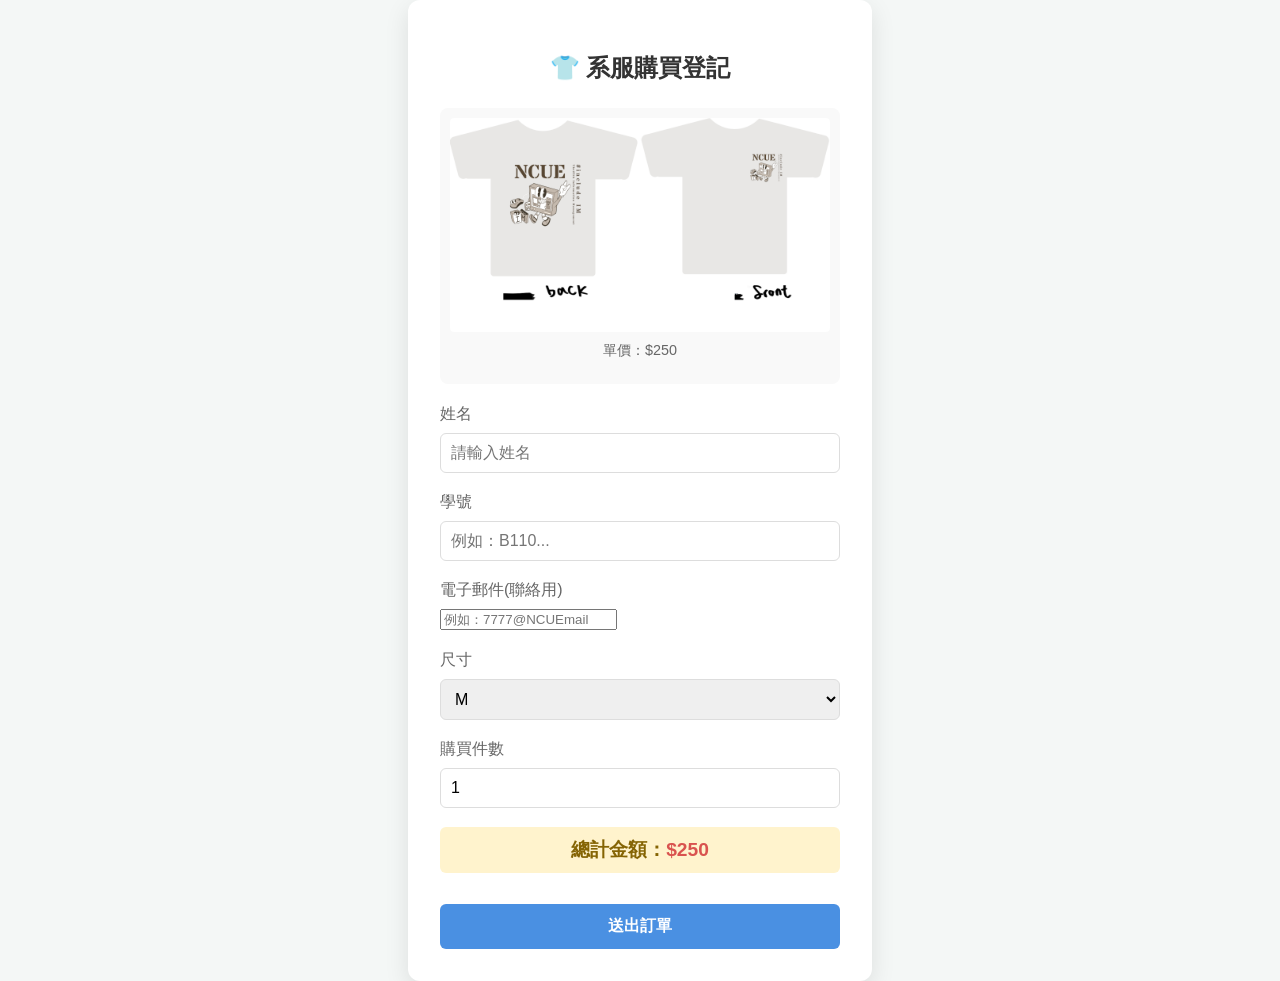
==== index.html @ 63c92ef7 "v2" ====
<!DOCTYPE html>
<html lang="zh-TW">
<head>
    <meta charset="utf-8">
    <meta name="viewport" content="width=device-width, initial-scale=1.0">
    <title>系服預購系統</title>
    <link rel="stylesheet" href="style.css">
</head>
<body>

    <div class="container">
    <h2>👕 系服購買登記</h2>

    <div class="shirt-preview">
        <img src="preview.png" alt="系服預覽圖" id="previewImg">
        <p class="price-tag">單價：$250</p>
    </div>

    <form id="orderForm">
        <div class="form-group">
            <label for="name">姓名</label>
            <input type="text" id="name" placeholder="請輸入姓名" required>
        </div>

        <div class="form-group">
            <label for="studentId">學號</label>
            <input type="text" id="studentId" placeholder="例如：B110... " required>
        </div>

        <div class="form-group">
            <label for="mail">電子郵件(聯絡用)</label>
            <input type="email" id="mail" placeholder="例如：7777@NCUEmail " required>
        </div>

        <div class="form-group">
            <label for="size">尺寸</label>
            <select id="size">
                <option value="S">S</option>
                <option value="M" selected>M</option>
                <option value="L">L</option>
                <option value="2L">2L</option>
                <option value="XL">XL</option>
            </select>
        </div>

        <div class="form-group">
            <label for="amount">購買件數</label>
            <input type="number" id="amount" value="1" min="1">
        </div>

        <div class="total-price">
            總計金額：<span id="totalDisplay">$250</span>
        </div>

        <button type="submit" id="submitBtn">送出訂單</button>
        </form>
    </div>

    <script>
        const scriptURL = 'https://script.google.com/macros/s/AKfycbw4Grm_l83E730br2TGBsD0pWbeWzTWlHVM6hFkMSr-LmBqJSFtYzTlq4XBzA86LNAkKQ/exec';
        const UNIT_PRICE = 250; // 這裡設定單價

        const form = document.getElementById('orderForm');
        const submitBtn = document.getElementById('submitBtn');
        const amountInput = document.getElementById('amount');
        const totalDisplay = document.getElementById('totalDisplay');

        // --- 自動計算金額邏輯 ---
        function updateTotal() {
            const amount = parseInt(amountInput.value) || 0;
            const total = amount * UNIT_PRICE;
            totalDisplay.innerText = `$${total}`;
        }

        // 監聽輸入框變化 (打字或點擊上下箭頭)
        amountInput.addEventListener('input', updateTotal);

        form.addEventListener('submit', e => {
            e.preventDefault();
            
            // 基本檢查
            const name = document.getElementById('name').value.trim();
            const studentId = document.getElementById('studentId').value.trim();
            if (!name || !studentId) {
                alert("請填寫必填欄位");
                return;
            }

            submitBtn.disabled = true;
            submitBtn.innerText = '處理中...';

            const data = {
                name: name,
                studentId: studentId,
                mail: document.getElementById('mail').value,
                size: document.getElementById('size').value,
                amount: amountInput.value,
                totalPrice: parseInt(amountInput.value) * UNIT_PRICE // 同步把總價送到後台
            };

            fetch(scriptURL, {
                method: 'POST',
                mode: 'no-cors',
                body: JSON.stringify(data),
                headers: { 'Content-Type': 'application/json' }
            })
            .then(() => {
                alert("🎉 登記成功！");
                submitBtn.disabled = false;
                submitBtn.innerText = '送出訂單';
                form.reset();
                updateTotal(); // 重置後恢復顯示 $250
            })
            .catch(error => {
                console.error('Error!', error.message);
                alert("發生錯誤，請稍後再試");
                submitBtn.disabled = false;
                submitBtn.innerText = '送出訂單';
            });
        });
    </script>
</body>
</html>
---- style.css ----
/* �򥻳]�w */
body {
    font-family: "Helvetica Neue", Helvetica, Arial, "PingFang TC", "Microsoft JhengHei", sans-serif;
    background-color: #f4f7f6;
    display: flex;
    justify-content: center;
    align-items: center;
    min-height: 100vh;
    margin: 0;
}

/* �d���e�� */
.container {
    background-color: #ffffff;
    padding: 2rem;
    border-radius: 12px;
    box-shadow: 0 8px 24px rgba(0, 0, 0, 0.1);
    width: 100%;
    max-width: 400px;
}

h2 {
    color: #333;
    text-align: center;
    margin-bottom: 1.5rem;
    font-size: 1.5rem;
}

/* ����s�� */
.form-group {
    margin-bottom: 1.2rem;
}

label {
    display: block;
    margin-bottom: 0.5rem;
    color: #666;
    font-weight: 500;
}

/* ��J�ػP��ܮؼ˦� */
input[type="text"],
input[type="number"],
select {
    width: 100%;
    padding: 10px;
    border: 1px solid #ddd;
    border-radius: 6px;
    box-sizing: border-box; /* �T�O padding ���v�T�e�� */
    font-size: 1rem;
    transition: border-color 0.3s ease;
}

input:focus,
select:focus {
    outline: none;
    border-color: #4a90e2;
    box-shadow: 0 0 0 2px rgba(74, 144, 226, 0.2);
}

/* ���s�˦� */
button {
    width: 100%;
    padding: 12px;
    background-color: #4a90e2;
    color: white;
    border: none;
    border-radius: 6px;
    font-size: 1rem;
    font-weight: bold;
    cursor: pointer;
    transition: background-color 0.3s ease, transform 0.1s ease;
    margin-top: 1rem;
}

button:hover {
    background-color: #357abd;
}

button:active {
    transform: scale(0.98);
}

button:disabled {
    background-color: #ccc;
    cursor: not-allowed;
}

/* �w���ϼ˦� */
.shirt-preview {
    text-align: center;
    margin-bottom: 20px;
    background: #f9f9f9;
    padding: 10px;
    border-radius: 8px;
}

.shirt-preview img {
    max-width: 100%;
    height: auto;
    border-radius: 4px;
}

.price-tag {
    color: #666;
    font-size: 0.9rem;
    margin-top: 5px;
}

/* �`���B�˦� */
.total-price {
    background-color: #fff3cd;
    color: #856404;
    padding: 10px;
    text-align: center;
    font-weight: bold;
    font-size: 1.2rem;
    border-radius: 6px;
    margin-bottom: 15px;
}

#totalDisplay {
    color: #d9534f;
}
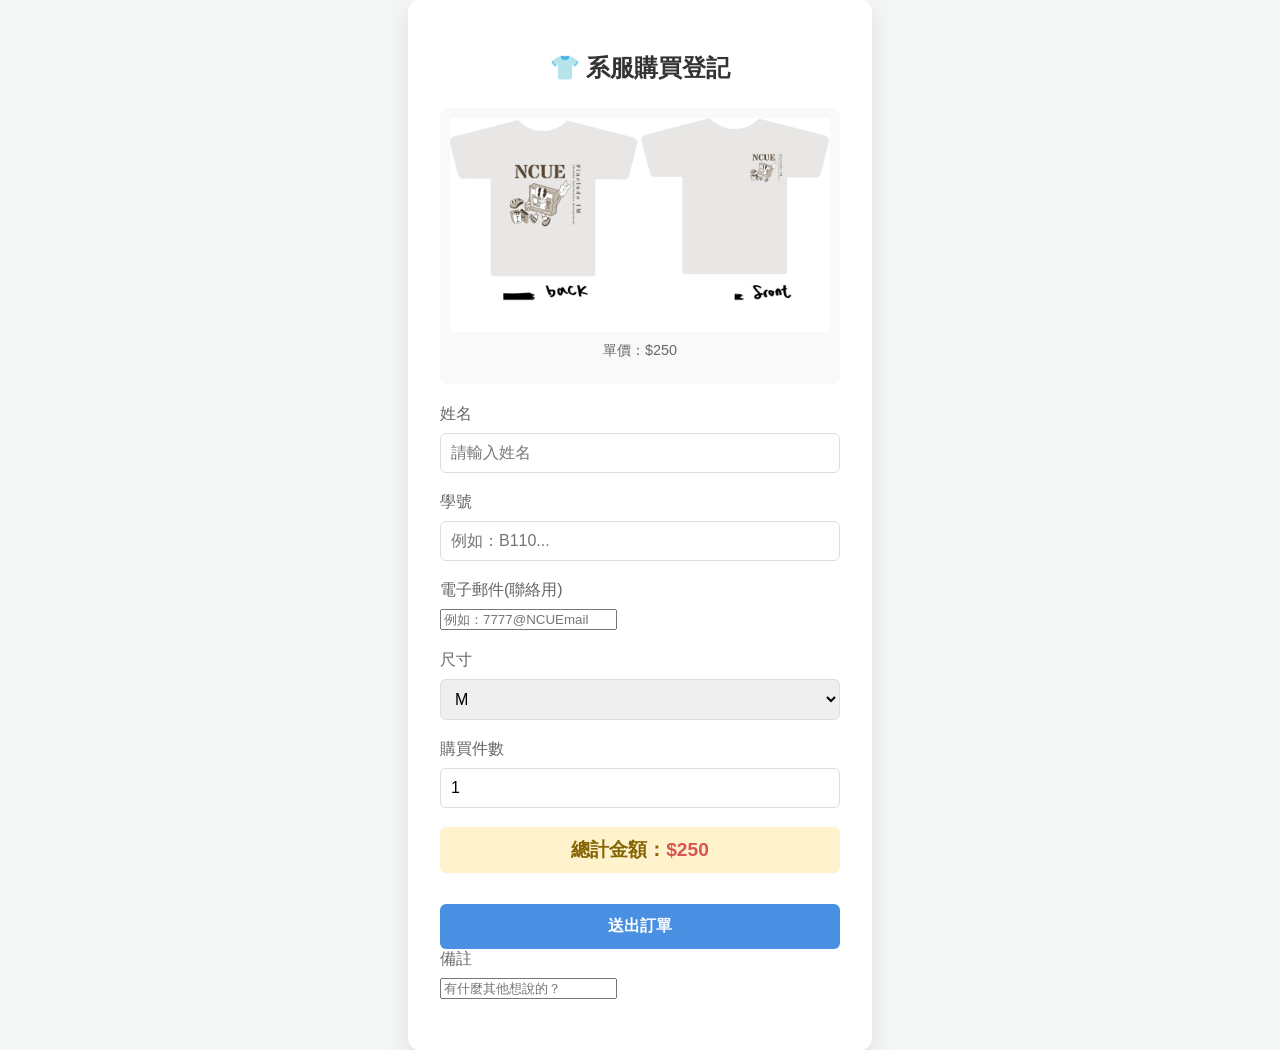
==== commit b457e0df: "v3" ====
--- a/index.html
+++ b/index.html
@@ -54,6 +54,11 @@
 
         <button type="submit" id="submitBtn">送出訂單</button>
         </form>
+
+        <div class="form-group">
+            <label for="note">備註</label>
+            <input type="email" id="mail" placeholder="有什麼其他想說的？" required>
+        </div>
     </div>
 
     <script>
@@ -81,7 +86,7 @@
             // 基本檢查
             const name = document.getElementById('name').value.trim();
             const studentId = document.getElementById('studentId').value.trim();
-            if (!name || !studentId) {
+            if (!name || !studentId||!mail) {
                 alert("請填寫必填欄位");
                 return;
             }
@@ -95,7 +100,8 @@
                 mail: document.getElementById('mail').value,
                 size: document.getElementById('size').value,
                 amount: amountInput.value,
-                totalPrice: parseInt(amountInput.value) * UNIT_PRICE // 同步把總價送到後台
+                totalPrice: parseInt(amountInput.value) * UNIT_PRICE, // 同步把總價送到後台
+                note: document.getElementById('note').value
             };
 
             fetch(scriptURL, {
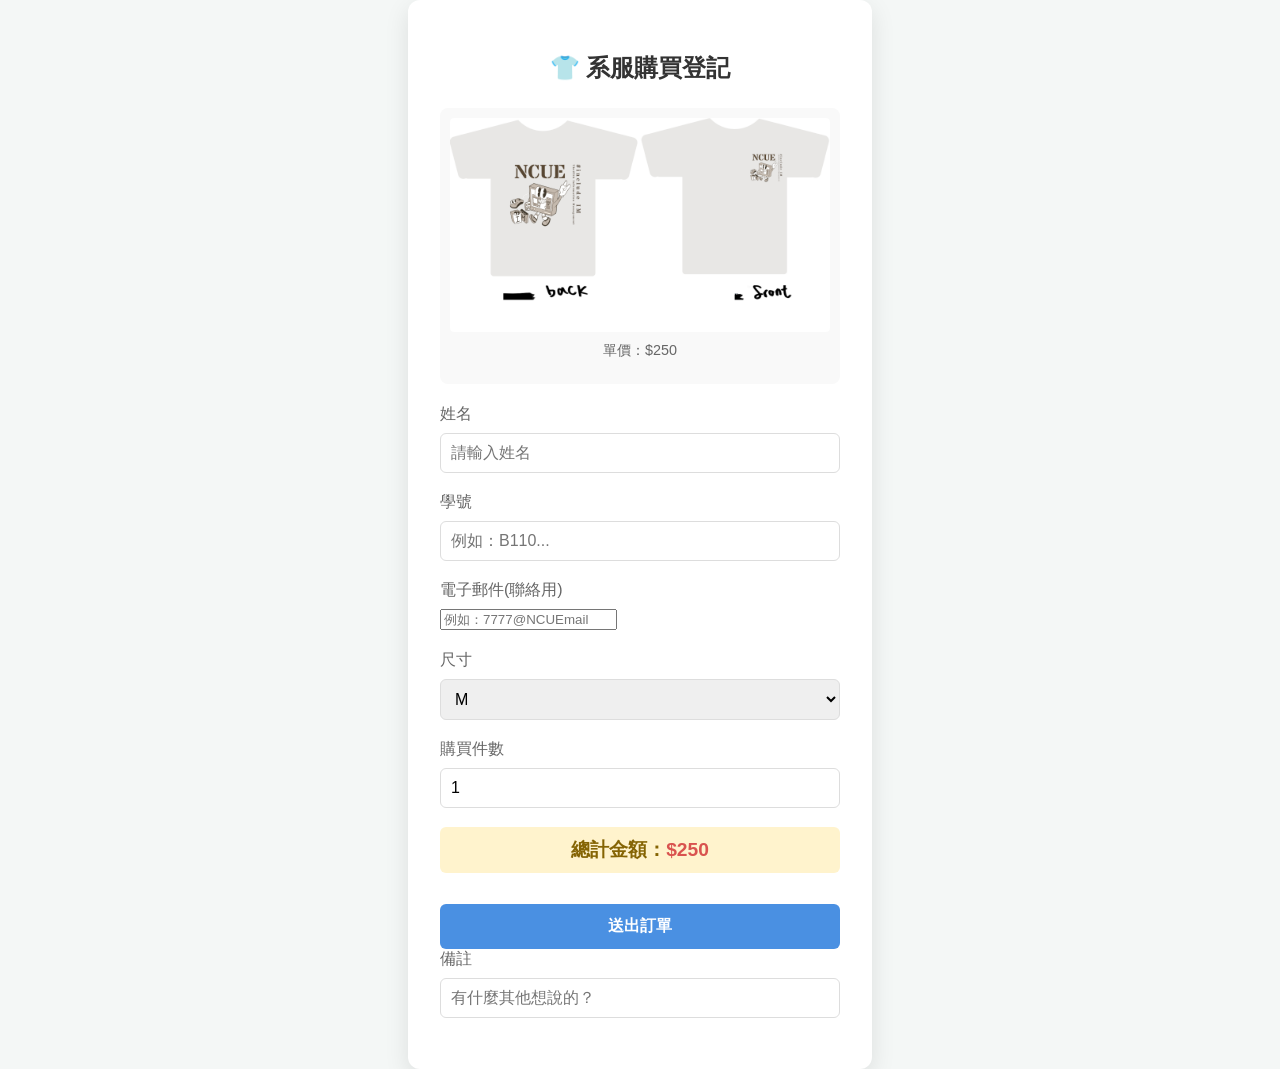
==== commit 319785dc: "v3.1" ====
--- a/index.html
+++ b/index.html
@@ -57,7 +57,7 @@
 
         <div class="form-group">
             <label for="note">備註</label>
-            <input type="email" id="mail" placeholder="有什麼其他想說的？" required>
+            <input type="text" id="note" placeholder="有什麼其他想說的？" required>
         </div>
     </div>
 
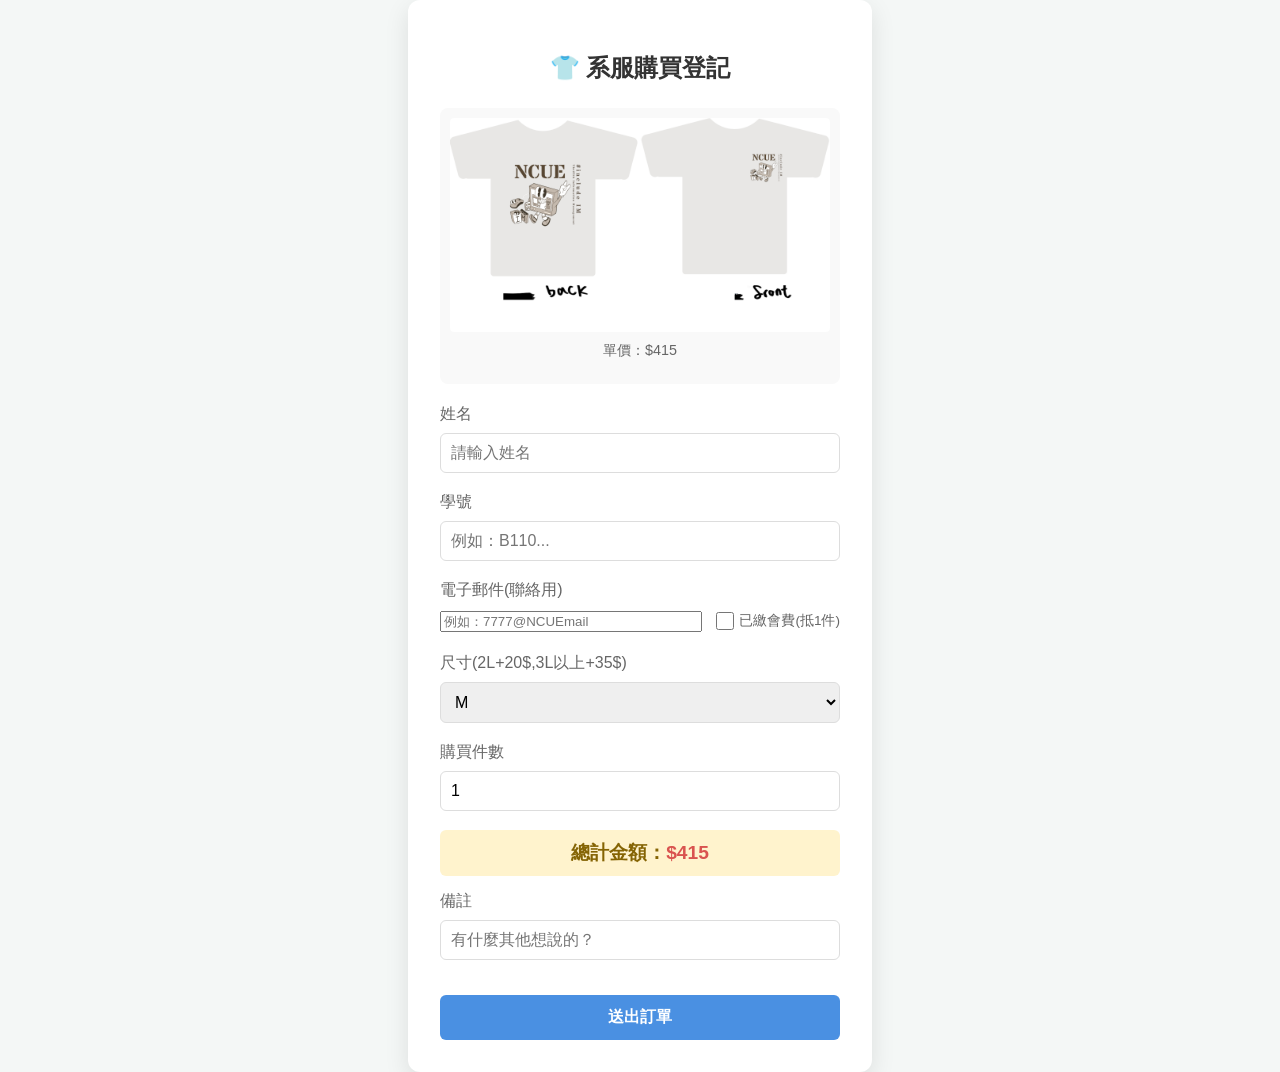
==== commit 87504d46: "0301" ====
--- a/index.html
+++ b/index.html
@@ -13,7 +13,7 @@
 
     <div class="shirt-preview">
         <img src="preview.png" alt="系服預覽圖" id="previewImg">
-        <p class="price-tag">單價：$250</p>
+        <p class="price-tag">單價：$415</p>
     </div>
 
     <form id="orderForm">
@@ -29,17 +29,24 @@
 
         <div class="form-group">
             <label for="mail">電子郵件(聯絡用)</label>
-            <input type="email" id="mail" placeholder="例如：7777@NCUEmail " required>
+            <div class="input-row">
+                <input type="email" id="mail" placeholder="例如：7777@NCUEmail" required>
+                <div class="checkbox-group">
+                    <input type="checkbox" id="isMember">
+                    <label for="isMember" class="checkbox-label">已繳會費(抵1件)</label>
+                </div>
+            </div>
         </div>
 
         <div class="form-group">
-            <label for="size">尺寸</label>
+            <label for="size">尺寸(2L+20$,3L以上+35$)</label>
             <select id="size">
                 <option value="S">S</option>
                 <option value="M" selected>M</option>
                 <option value="L">L</option>
                 <option value="2L">2L</option>
-                <option value="XL">XL</option>
+                <option value="3L">3L</option>
+                <option value="3L">4L</option>
             </select>
         </div>
 
@@ -49,44 +56,73 @@
         </div>
 
         <div class="total-price">
-            總計金額：<span id="totalDisplay">$250</span>
+            總計金額：<span id="totalDisplay">$415</span>
+        </div>
+
+        <div class="form-group">
+            <label for="note">備註</label>
+            <input type="text" id="note" placeholder="有什麼其他想說的？" required>
         </div>
 
         <button type="submit" id="submitBtn">送出訂單</button>
         </form>
 
-        <div class="form-group">
-            <label for="note">備註</label>
-            <input type="text" id="note" placeholder="有什麼其他想說的？" required>
-        </div>
     </div>
 
     <script>
         const scriptURL = 'https://script.google.com/macros/s/AKfycbw4Grm_l83E730br2TGBsD0pWbeWzTWlHVM6hFkMSr-LmBqJSFtYzTlq4XBzA86LNAkKQ/exec';
-        const UNIT_PRICE = 250; // 這裡設定單價
+        const UNIT_PRICE = 415; 
 
         const form = document.getElementById('orderForm');
         const submitBtn = document.getElementById('submitBtn');
         const amountInput = document.getElementById('amount');
+        const sizeInput = document.getElementById('size');
+        const isMemberCheck = document.getElementById('isMember');
         const totalDisplay = document.getElementById('totalDisplay');
 
-        // --- 自動計算金額邏輯 ---
         function updateTotal() {
             const amount = parseInt(amountInput.value) || 0;
-            const total = amount * UNIT_PRICE;
+            const sizeValue = sizeInput.value;
+            const isMember = isMemberCheck.checked;
+            
+            let currentUnitPrice = UNIT_PRICE;
+
+            // 1. 處理尺寸加價
+            if (sizeValue === "2L") {
+                currentUnitPrice += 20;
+            } else if (sizeValue === "3L" || sizeValue === "4L") {
+                currentUnitPrice += 35;
+            }
+            
+            // 2. 計算總額
+            let total = amount * currentUnitPrice;
+
+            // 3. 處理會費折抵 (折抵一件基礎單價 $415)
+            if (isMember && amount > 0) {
+                total -= currentUnitPrice; 
+            }
+
+            // 4. 確保總額不為負數 (預防萬一)
+            if (total < 0) total = 0;
+
             totalDisplay.innerText = `$${total}`;
+            return total;
         }
 
-        // 監聽輸入框變化 (打字或點擊上下箭頭)
+        // 監聽所有會影響金額的欄位
         amountInput.addEventListener('input', updateTotal);
+        sizeInput.addEventListener('change', updateTotal);
+        isMemberCheck.addEventListener('change', updateTotal);
 
         form.addEventListener('submit', e => {
             e.preventDefault();
             
-            // 基本檢查
             const name = document.getElementById('name').value.trim();
             const studentId = document.getElementById('studentId').value.trim();
-            if (!name || !studentId||!mail) {
+            const mail = document.getElementById('mail').value.trim();
+            const finalTotal = updateTotal();
+
+            if (!name || !studentId || !mail) {
                 alert("請填寫必填欄位");
                 return;
             }
@@ -97,10 +133,11 @@
             const data = {
                 name: name,
                 studentId: studentId,
-                mail: document.getElementById('mail').value,
-                size: document.getElementById('size').value,
+                mail: mail,
+                isMember: isMemberCheck.checked ? "是" : "否", // 傳給後台
+                size: sizeInput.value,
                 amount: amountInput.value,
-                totalPrice: parseInt(amountInput.value) * UNIT_PRICE, // 同步把總價送到後台
+                totalPrice: finalTotal,
                 note: document.getElementById('note').value
             };
 
@@ -111,11 +148,11 @@
                 headers: { 'Content-Type': 'application/json' }
             })
             .then(() => {
-                alert("🎉 登記成功！");
+                alert(`🎉 登記成功！\n最終金額為：$${finalTotal}`);
                 submitBtn.disabled = false;
                 submitBtn.innerText = '送出訂單';
                 form.reset();
-                updateTotal(); // 重置後恢復顯示 $250
+                updateTotal(); 
             })
             .catch(error => {
                 console.error('Error!', error.message);
--- a/style.css
+++ b/style.css
@@ -121,4 +121,35 @@
 
 #totalDisplay {
     color: #d9534f;
+}
+
+.input-row {
+    display: flex;
+    align-items: center;
+    gap: 10px; /* ���P�Ŀ�ت����Z */
+}
+
+.input-row input[type="email"] {
+    flex: 2; /* ���q�l�����ڸ��h�Ŷ� */
+}
+
+.checkbox-group {
+    display: flex;
+    align-items: center;
+    flex: 1; /* ���Ŀ�϶����ڳѾl�Ŷ� */
+    font-size: 0.85rem;
+    color: #444;
+    white-space: nowrap; /* �����r���� */
+}
+
+.checkbox-group input {
+    margin-right: 5px;
+    width: 18px;
+    height: 18px;
+    cursor: pointer;
+}
+
+.checkbox-label {
+    cursor: pointer;
+    margin-bottom: 0 !important; /* �л\�쥻 label �� margin */
 }
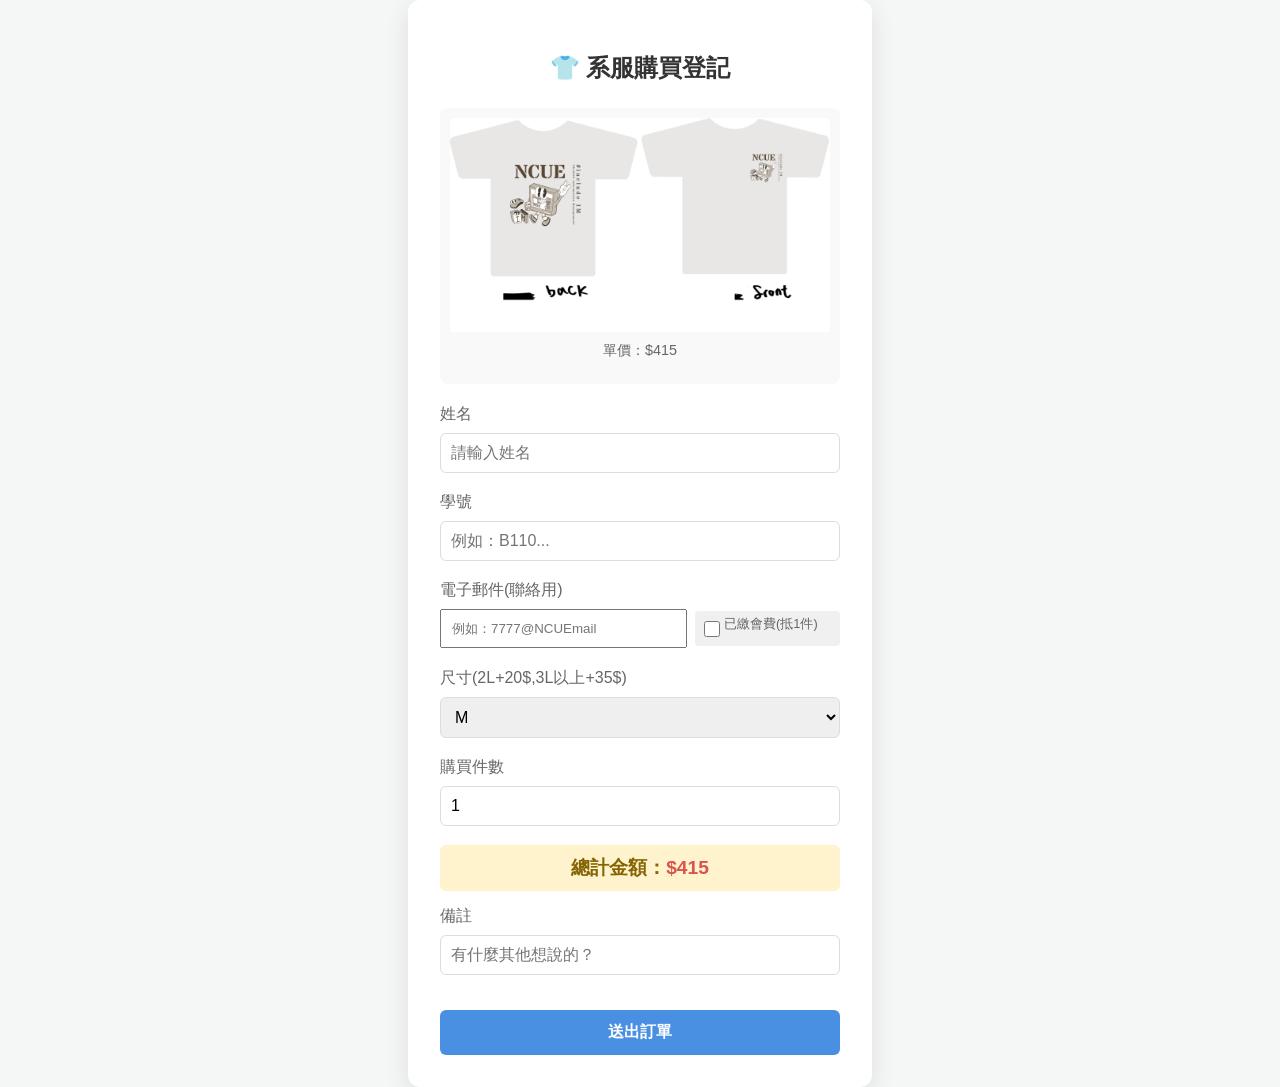
==== commit 99b778c5: "新增收據" ====
--- a/index.html
+++ b/index.html
@@ -69,10 +69,24 @@
 
     </div>
 
+    <div id="receiptModal" class="modal">
+        <div class="modal-content">
+            <h3>🧾 購買收據 (預購登記)</h3>
+            <hr>
+            <div id="receiptDetails">
+                </div>
+            <button onclick="closeReceipt()" class="close-btn">關閉並返回</button>
+            <p style="font-size: 0.8rem; color: #888; margin-top: 10px;">請截圖此畫面作為購買證明</p>
+        </div>
+    </div>
+
     <script>
         const scriptURL = 'https://script.google.com/macros/s/AKfycbw4Grm_l83E730br2TGBsD0pWbeWzTWlHVM6hFkMSr-LmBqJSFtYzTlq4XBzA86LNAkKQ/exec';
         const UNIT_PRICE = 415; 
 
+        const receiptModal = document.getElementById('receiptModal');
+        const receiptDetails = document.getElementById('receiptDetails');
+        
         const form = document.getElementById('orderForm');
         const submitBtn = document.getElementById('submitBtn');
         const amountInput = document.getElementById('amount');
@@ -113,6 +127,10 @@
         amountInput.addEventListener('input', updateTotal);
         sizeInput.addEventListener('change', updateTotal);
         isMemberCheck.addEventListener('change', updateTotal);
+
+        function closeReceipt() {
+            receiptModal.style.display = 'none';
+        }
 
         form.addEventListener('submit', e => {
             e.preventDefault();
@@ -148,11 +166,35 @@
                 headers: { 'Content-Type': 'application/json' }
             })
             .then(() => {
-                alert(`🎉 登記成功！\n最終金額為：$${finalTotal}`);
+                // 取得當前日期
+                const now = new Date();
+                const dateString = `${now.getFullYear()}/${now.getMonth() + 1}/${now.getDate()} ${now.getHours()}:${now.getMinutes()}`;
+                
+                // 準備收據內容
+                const isMemberText = isMemberCheck.checked ? "✅ 已繳會費 (抵1件)" : "❌ 未繳會費";
+                const finalTotal = updateTotal(); // 再次確認金額
+
+                receiptDetails.innerHTML = `
+                    <div class="receipt-item"><span class="receipt-label">登記日期：</span><span class="receipt-value">${dateString}</span></div>
+                    <div class="receipt-item"><span class="receipt-label">姓名：</span><span class="receipt-value">${document.getElementById('name').value}</span></div>
+                    <div class="receipt-item"><span class="receipt-label">學號：</span><span class="receipt-value">${document.getElementById('studentId').value}</span></div>
+                    <div class="receipt-item"><span class="receipt-label">電郵：</span><span class="receipt-value">${document.getElementById('mail').value}</span></div>
+                    <div class="receipt-item"><span class="receipt-label">尺寸：</span><span class="receipt-value">${sizeInput.value}</span></div>
+                    <div class="receipt-item"><span class="receipt-label">會費狀態：</span><span class="receipt-value">${isMemberText}</span></div>
+                    <hr>
+                    <div class="receipt-item" style="font-size: 1.2rem; font-weight: bold; color: #d9534f;">
+                        <span>應付總額：</span><span>$${finalTotal}</span>
+                    </div>
+                `;
+
+                // 顯示收據彈窗
+                receiptModal.style.display = 'flex';
+
+                // 重置表單
                 submitBtn.disabled = false;
                 submitBtn.innerText = '送出訂單';
                 form.reset();
-                updateTotal(); 
+                updateTotal();
             })
             .catch(error => {
                 console.error('Error!', error.message);
--- a/style.css
+++ b/style.css
@@ -126,30 +126,90 @@
 .input-row {
     display: flex;
     align-items: center;
-    gap: 10px; /* ���P�Ŀ�ت����Z */
+    width: 100%; /* �T�O�����e�� */
+    gap: 8px;    /* ��춡�����Z */
 }
 
 .input-row input[type="email"] {
-    flex: 2; /* ���q�l�����ڸ��h�Ŷ� */
+    flex-grow: 1;    /* ���q�l���۰ʦ����Ҧ��Ѿl�Ŷ� */
+    min-width: 0;    /* �o�O Flexbox ���p�ޥ��A���� input ���}�e�� */
+    padding: 10px;
 }
 
 .checkbox-group {
     display: flex;
     align-items: center;
-    flex: 1; /* ���Ŀ�϶����ڳѾl�Ŷ� */
-    font-size: 0.85rem;
-    color: #444;
-    white-space: nowrap; /* �����r���� */
+    flex-shrink: 0;  /* ���n�G�j���Q�����I */
+    width: 135px;    /* �����@�ӭ�n��o�U��r���T�w�e�� */
+    font-size: 0.8rem;
+    color: #555;
+    background: #f0f0f0; /* ��[�G�[�ӲH�H�����K�ݽd��A�����w�i�R */
+    padding: 5px;
+    border-radius: 4px;
 }
 
 .checkbox-group input {
-    margin-right: 5px;
-    width: 18px;
-    height: 18px;
+    margin-right: 4px;
+    width: 16px;
+    height: 16px;
     cursor: pointer;
+    flex-shrink: 0; /* ����Ŀ��饻���ܫ� */
 }
 
 .checkbox-label {
+    white-space: nowrap; /* ���藍�㴫�� */
     cursor: pointer;
-    margin-bottom: 0 !important; /* �л\�쥻 label �� margin */
+}
+
+/* �u���I�� */
+.modal {
+    display: none; /* �w�]���� */
+    position: fixed;
+    z-index: 1000;
+    left: 0;
+    top: 0;
+    width: 100%;
+    height: 100%;
+    background-color: rgba(0,0,0,0.5); /* �b�z���I�� */
+    justify-content: center;
+    align-items: center;
+}
+
+/* �u������ */
+.modal-content {
+    background-color: #fff;
+    padding: 25px;
+    border-radius: 15px;
+    width: 90%;
+    max-width: 350px;
+    text-align: left;
+    box-shadow: 0 5px 15px rgba(0,0,0,0.3);
+}
+
+.modal-content h3 {
+    margin-top: 0;
+    color: #333;
+    text-align: center;
+}
+
+/* ���ڲӸ`���� */
+.receipt-item {
+    margin: 10px 0;
+    font-size: 0.95rem;
+    display: flex;
+    justify-content: space-between;
+}
+
+.receipt-label {
+    font-weight: bold;
+    color: #666;
+}
+
+.receipt-value {
+    color: #333;
+}
+
+.close-btn {
+    background-color: #28a745;
+    margin-top: 20px;
 }
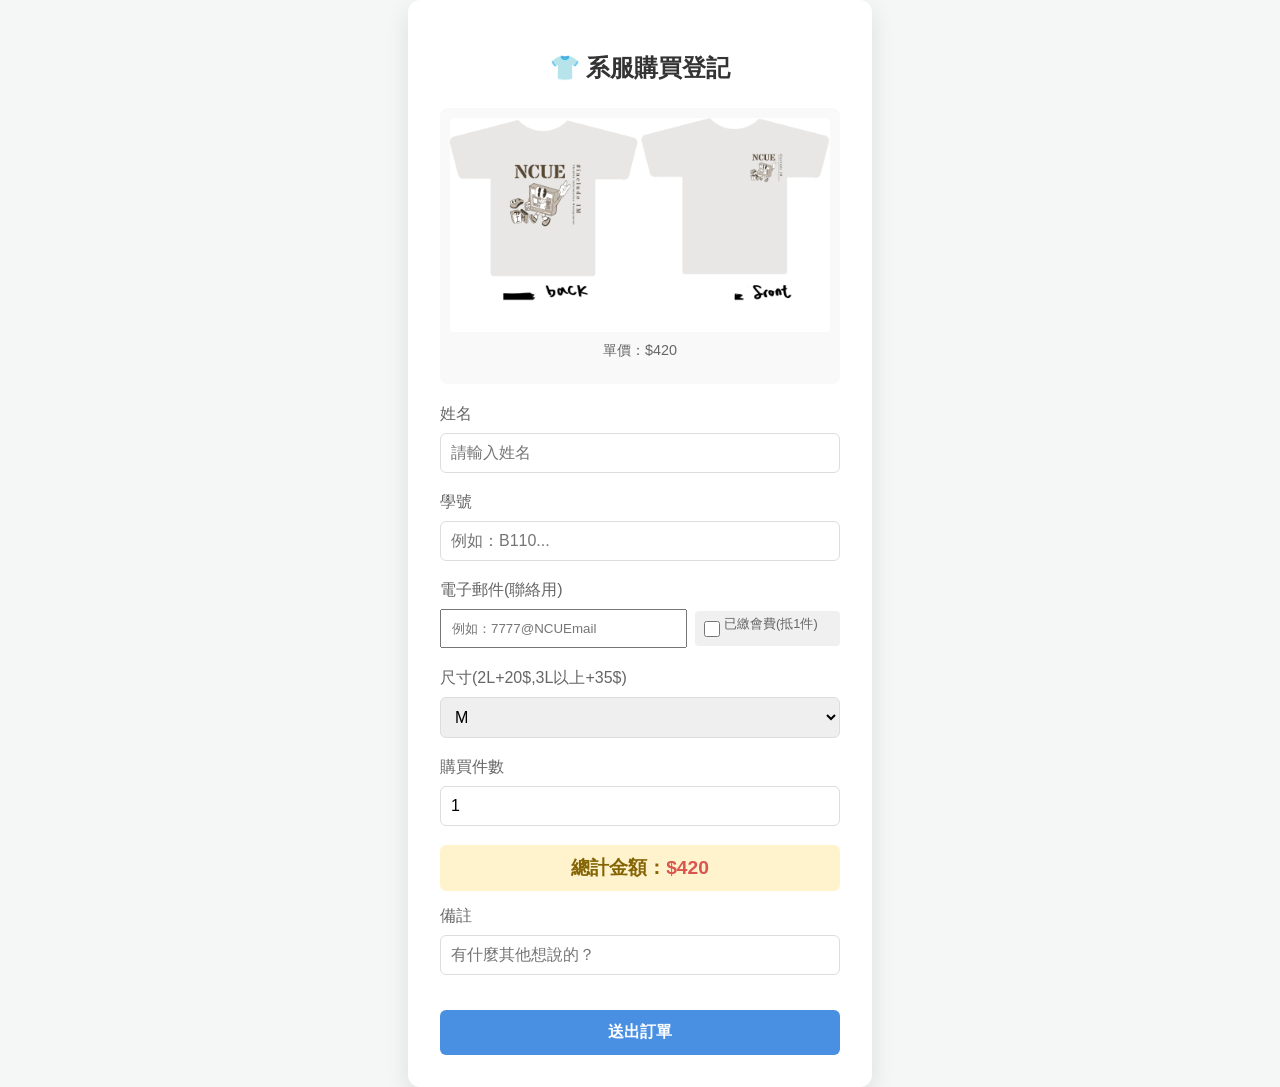
==== commit b3f00d55: "Update index.html" ====
--- a/index.html
+++ b/index.html
@@ -13,7 +13,7 @@
 
     <div class="shirt-preview">
         <img src="preview.png" alt="系服預覽圖" id="previewImg">
-        <p class="price-tag">單價：$415</p>
+        <p class="price-tag">單價：$420</p>
     </div>
 
     <form id="orderForm">
@@ -37,6 +37,7 @@
                 </div>
             </div>
         </div>
+        
 
         <div class="form-group">
             <label for="size">尺寸(2L+20$,3L以上+35$)</label>
@@ -56,12 +57,12 @@
         </div>
 
         <div class="total-price">
-            總計金額：<span id="totalDisplay">$415</span>
+            總計金額：<span id="totalDisplay">$420</span>
         </div>
 
         <div class="form-group">
             <label for="note">備註</label>
-            <input type="text" id="note" placeholder="有什麼其他想說的？" required>
+            <input type="text" id="note" placeholder="有什麼其他想說的？">
         </div>
 
         <button type="submit" id="submitBtn">送出訂單</button>
@@ -82,7 +83,7 @@
 
     <script>
         const scriptURL = 'https://script.google.com/macros/s/AKfycbw4Grm_l83E730br2TGBsD0pWbeWzTWlHVM6hFkMSr-LmBqJSFtYzTlq4XBzA86LNAkKQ/exec';
-        const UNIT_PRICE = 415; 
+        const UNIT_PRICE = 420; 
 
         const receiptModal = document.getElementById('receiptModal');
         const receiptDetails = document.getElementById('receiptDetails');
@@ -111,7 +112,7 @@
             // 2. 計算總額
             let total = amount * currentUnitPrice;
 
-            // 3. 處理會費折抵 (折抵一件基礎單價 $415)
+            // 3. 處理會費折抵 (折抵一件基礎單價 $420)
             if (isMember && amount > 0) {
                 total -= currentUnitPrice; 
             }
@@ -178,7 +179,8 @@
                     <div class="receipt-item"><span class="receipt-label">登記日期：</span><span class="receipt-value">${dateString}</span></div>
                     <div class="receipt-item"><span class="receipt-label">姓名：</span><span class="receipt-value">${document.getElementById('name').value}</span></div>
                     <div class="receipt-item"><span class="receipt-label">學號：</span><span class="receipt-value">${document.getElementById('studentId').value}</span></div>
-                    <div class="receipt-item"><span class="receipt-label">電郵：</span><span class="receipt-value">${document.getElementById('mail').value}</span></div>
+                    <div class="receipt-item"><span class="receipt-label">郵件：</span><span class="receipt-value">${document.getElementById('mail').value}</span></div>
+                    <div class="receipt-item"><span class="receipt-label">數量：</span><span class="receipt-value">${document.getElementById('amount').value}</span></div>
                     <div class="receipt-item"><span class="receipt-label">尺寸：</span><span class="receipt-value">${sizeInput.value}</span></div>
                     <div class="receipt-item"><span class="receipt-label">會費狀態：</span><span class="receipt-value">${isMemberText}</span></div>
                     <hr>
